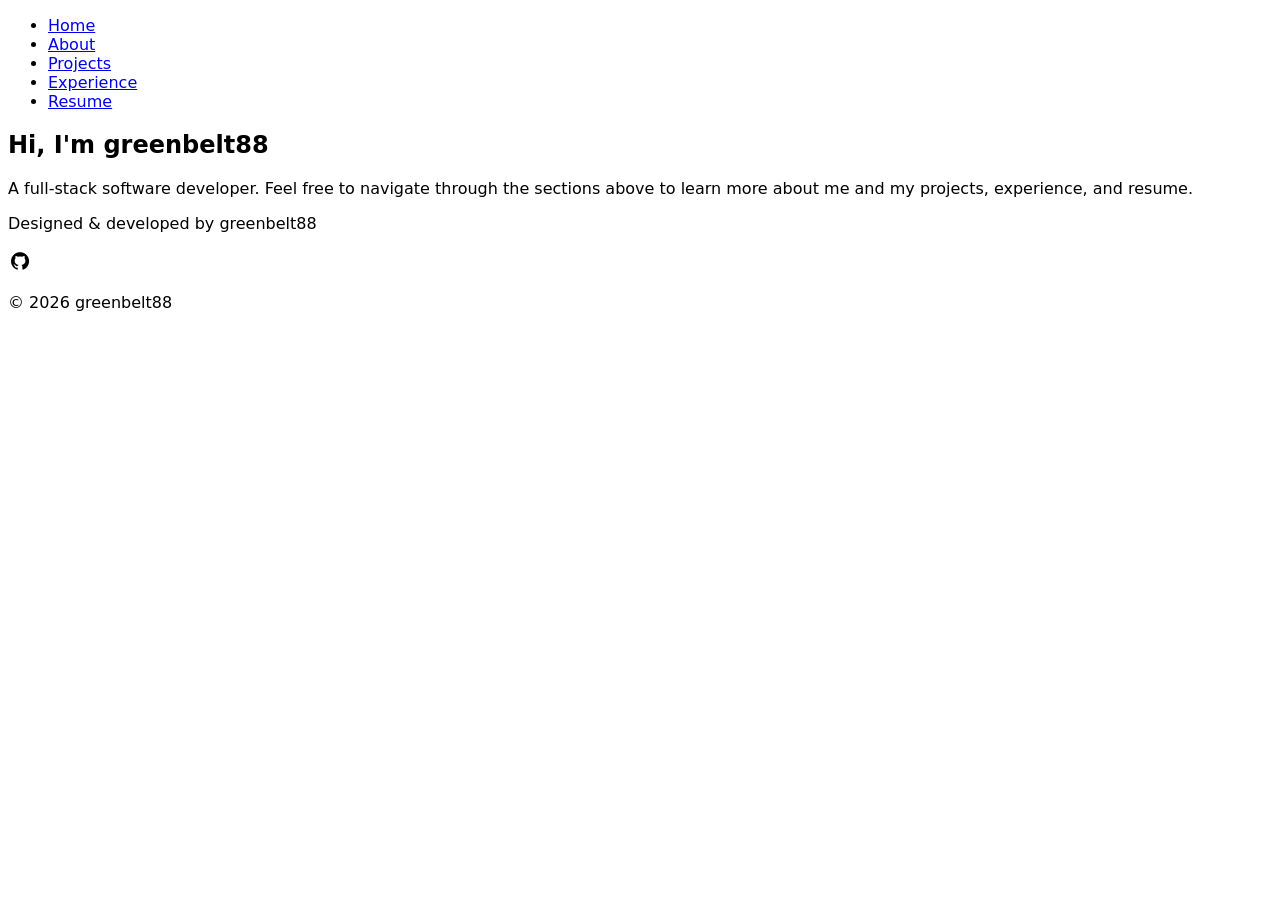
==== index.html @ 7238cc12 "Update footer design, replace GitHub logo, and added css file - Updated footer structure - Renamed G" ====
<!DOCTYPE html>
<html lang="en-US">
<head>
    <meta charset="UTF-8">
    <meta name="viewport" content="width=device-width, initial-scale=1.0">
    <meta name="description" content="greenbelt88 - Full-stack software developer>
    <title>greenbelt88 | Portfolio</title>

    <link rel="icon" href="/public/favicon.ico">
    <link rel="icon" type="image/png" sizes="32x32" href="/public/favicon-32x32.png">
    <link rel="icon" type="image/png" sizes="16x16" href="/public/favicon-16x16.png">
    <link rel="apple-touch-icon" href="/public/apple-touch-icon.png">

    <link rel="stylesheet" href="/styles/global.css">
</head>
<body>
    <header>
        <nav>
            <ul>
                <li><a href="/" aria-current="page">Home</a></li>
                <li><a href="/about/">About</a></li>
                <li><a href="/projects/">Projects</a></li>
                <li><a href="/experience/">Experience</a></li> <!-- Include skills -->
                <li><a href="/resume/">Resume</a></li> <!-- Include qualifications -->                
            </ul>
        </nav>
    </header>

    <main>
        <section class="hero">
            <h1>Hi, I'm greenbelt88</h1>
            <p>A full-stack software developer. Feel free to navigate through the 
                sections above to learn more about me and my projects, experience, and resume.</p>
        </section>
    </main>

    <footer>
        <p>Designed & developed by greenbelt88</p>

        <a href="https://github.com/greenbelt88" target="_blank" rel="noopener noreferrer" aria-label="GitHub">
            <img src="/assets/images/github_logo_black.png" width="24" height="24" alt="GitHub">
        </a>

        <p>&copy; 2026 greenbelt88</p>
    </footer>
</body>
</html>
---- styles/global.css ----
body {
  font-family: system-ui, -apple-system, BlinkMacSystemFont,
               'Segoe UI', Roboto, 'Helvetica Neue',
               Arial, 'Noto Sans', sans-serif;
}
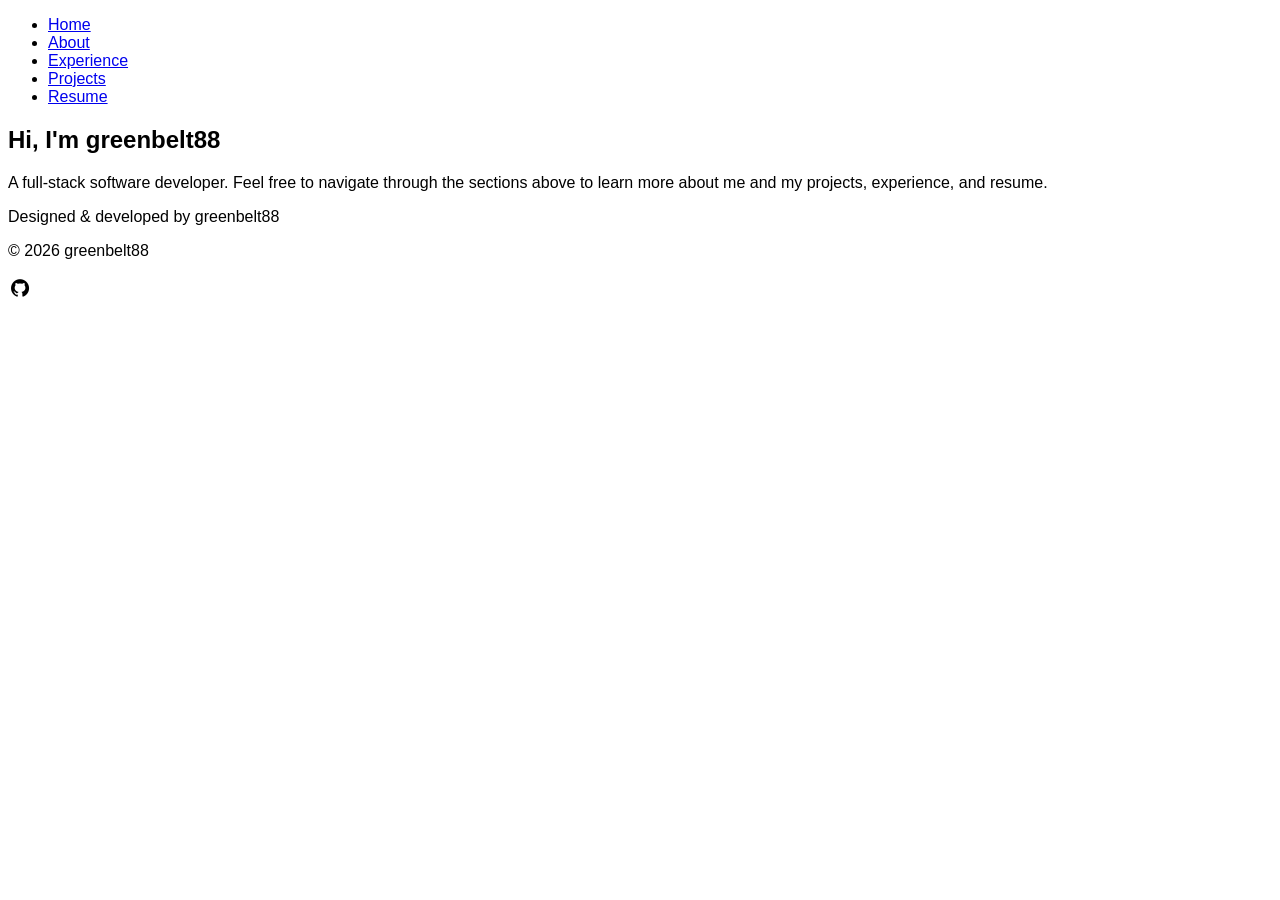
==== commit 5bca34e6: "Determined font-family and filled in outline for most html pages" ====
--- a/index.html
+++ b/index.html
@@ -17,10 +17,10 @@
     <header>
         <nav>
             <ul>
-                <li><a href="/" aria-current="page">Home</a></li>
+                <li><a href="/">Home</a></li>
                 <li><a href="/about/">About</a></li>
+                <li><a href="/experience/">Experience</a></li> <!-- Include skills -->
                 <li><a href="/projects/">Projects</a></li>
-                <li><a href="/experience/">Experience</a></li> <!-- Include skills -->
                 <li><a href="/resume/">Resume</a></li> <!-- Include qualifications -->                
             </ul>
         </nav>
@@ -36,12 +36,13 @@
 
     <footer>
         <p>Designed & developed by greenbelt88</p>
+        
+        <p>&copy; 2026 greenbelt88</p>
 
         <a href="https://github.com/greenbelt88" target="_blank" rel="noopener noreferrer" aria-label="GitHub">
             <img src="/assets/images/github_logo_black.png" width="24" height="24" alt="GitHub">
         </a>
 
-        <p>&copy; 2026 greenbelt88</p>
     </footer>
 </body>
 </html>
--- a/styles/global.css
+++ b/styles/global.css
@@ -1,5 +1,3 @@
 body {
-  font-family: system-ui, -apple-system, BlinkMacSystemFont,
-               'Segoe UI', Roboto, 'Helvetica Neue',
-               Arial, 'Noto Sans', sans-serif;
+  font-family: Arial, sans-serif;
 }
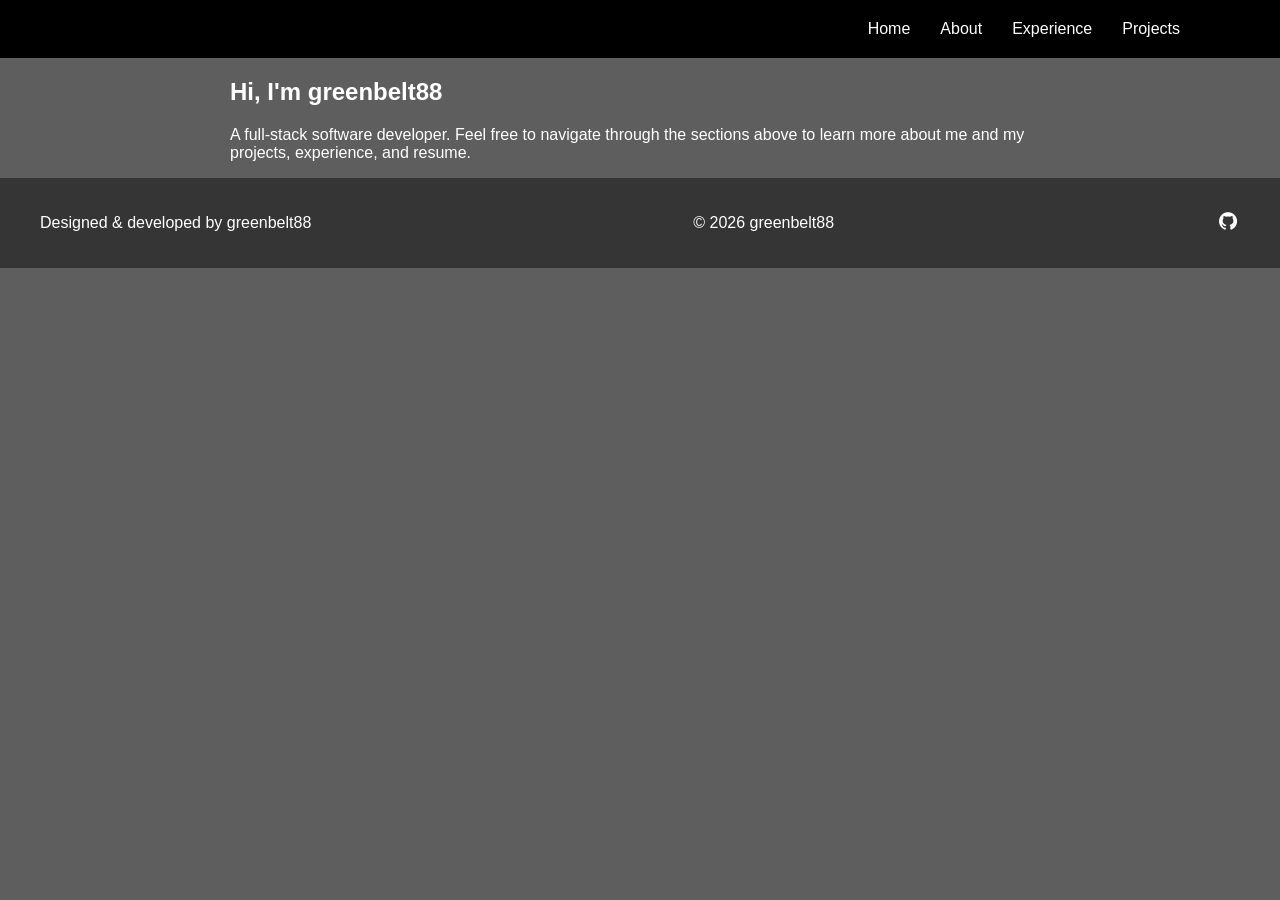
==== commit 57fc5d47: "Coded projects page, added css - Hid resume page since no cv has been created yet - Added html for p" ====
--- a/index.html
+++ b/index.html
@@ -21,7 +21,7 @@
                 <li><a href="/about/">About</a></li>
                 <li><a href="/experience/">Experience</a></li> <!-- Include skills -->
                 <li><a href="/projects/">Projects</a></li>
-                <li><a href="/resume/">Resume</a></li> <!-- Include qualifications -->                
+                <!-- <li><a href="/resume/">Resume</a></li> Include qualifications, NO RESUME TO ADD -->               
             </ul>
         </nav>
     </header>
@@ -40,7 +40,7 @@
         <p>&copy; 2026 greenbelt88</p>
 
         <a href="https://github.com/greenbelt88" target="_blank" rel="noopener noreferrer" aria-label="GitHub">
-            <img src="/assets/images/github_logo_black.png" width="24" height="24" alt="GitHub">
+            <img src="/assets/images/github_logo_white.png" width="24" height="24" alt="GitHub">
         </a>
 
     </footer>
--- a/styles/global.css
+++ b/styles/global.css
@@ -1,3 +1,52 @@
+/* Prevents content-box from being default */
+*, *::before, *::after {
+    box-sizing: border-box;
+}
+
 body {
-  font-family: Arial, sans-serif;
+    font-family: Arial, sans-serif;
+    background-color: #000000a1;
+    color: #ffffff;
+    margin: 0;
+}
+
+main {
+    max-width: 900px;
+    margin: 0 auto;
+    padding: 0 40px;
+}
+
+header {
+    background-color: #000000;
+    padding: 20px 0;
+}
+
+header nav ul {
+    list-style-type: none;
+    margin: 0;
+    padding: 0;
+    display: flex;
+    gap: 30px;
+    justify-content: flex-end;
+    padding-right: 100px;
+}
+
+header nav ul a {
+    color: #ffffff;
+    text-decoration: none;
+}
+
+header nav ul a:hover {
+    color: #158339;
+}
+
+footer {
+    background-color: #00000070;
+    list-style-type: none;
+    margin: 0;
+    padding: 20px 40px;
+    display: flex;
+    gap: 40px;
+    justify-content: space-between;
+    align-items: center;
 }
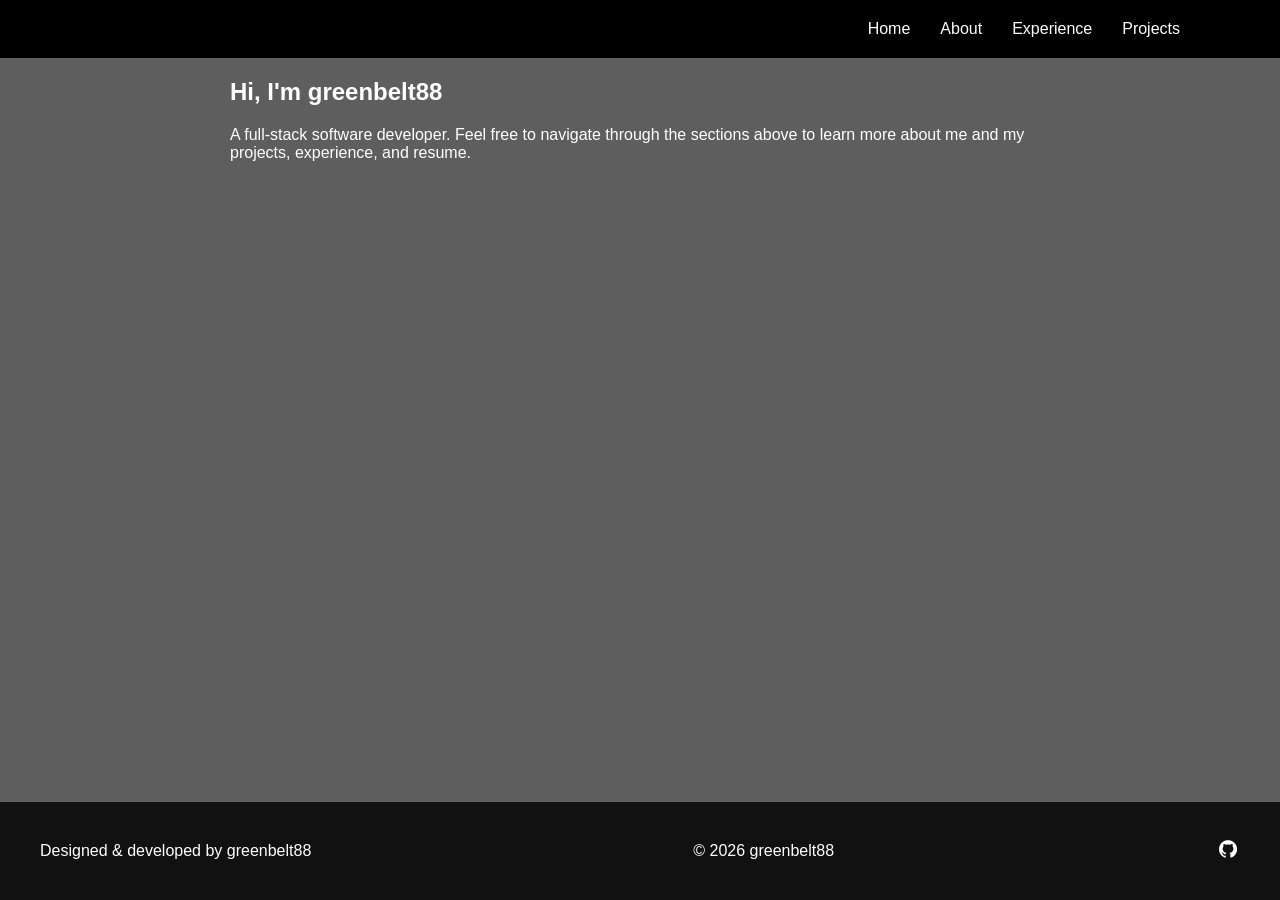
==== commit 128ef5ba: "switched to relative paths" ====
--- a/index.html
+++ b/index.html
@@ -6,22 +6,22 @@
     <meta name="description" content="greenbelt88 - Full-stack software developer>
     <title>greenbelt88 | Portfolio</title>
 
-    <link rel="icon" href="/public/favicon.ico">
-    <link rel="icon" type="image/png" sizes="32x32" href="/public/favicon-32x32.png">
-    <link rel="icon" type="image/png" sizes="16x16" href="/public/favicon-16x16.png">
-    <link rel="apple-touch-icon" href="/public/apple-touch-icon.png">
+    <link rel="icon" href="public/favicon.ico">
+    <link rel="icon" type="image/png" sizes="32x32" href="public/favicon-32x32.png">
+    <link rel="icon" type="image/png" sizes="16x16" href="public/favicon-16x16.png">
+    <link rel="apple-touch-icon" href="public/apple-touch-icon.png">
 
-    <link rel="stylesheet" href="/styles/global.css">
+    <link rel="stylesheet" href="styles/global.css">
 </head>
 <body>
     <header>
         <nav>
             <ul>
-                <li><a href="/">Home</a></li>
-                <li><a href="/about/">About</a></li>
-                <li><a href="/experience/">Experience</a></li> <!-- Include skills -->
-                <li><a href="/projects/">Projects</a></li>
-                <!-- <li><a href="/resume/">Resume</a></li> Include qualifications, NO RESUME TO ADD -->               
+                <li><a href="index.html">Home</a></li>
+                <li><a href="about/index.html">About</a></li>
+                <li><a href="experience/index.html">Experience</a></li> <!-- Include skills -->
+                <li><a href="projects/index.html">Projects</a></li>
+                <!-- <li><a href="resume/index.html">Resume</a></li> Include qualifications, NO RESUME TO ADD -->               
             </ul>
         </nav>
     </header>
@@ -40,7 +40,7 @@
         <p>&copy; 2026 greenbelt88</p>
 
         <a href="https://github.com/greenbelt88" target="_blank" rel="noopener noreferrer" aria-label="GitHub">
-            <img src="/assets/images/github_logo_white.png" width="24" height="24" alt="GitHub">
+            <img src="assets/images/github_logo_white.png" width="24" height="24" alt="GitHub">
         </a>
 
     </footer>
--- a/styles/global.css
+++ b/styles/global.css
@@ -8,9 +8,13 @@
     background-color: #000000a1;
     color: #ffffff;
     margin: 0;
+    min-height: 100vh;
+    display: flex;
+    flex-direction: column;
 }
 
 main {
+    flex: 1;
     max-width: 900px;
     margin: 0 auto;
     padding: 0 40px;
@@ -37,16 +41,16 @@
 }
 
 header nav ul a:hover {
-    color: #158339;
+    color: #348611;
 }
 
 footer {
-    background-color: #00000070;
-    list-style-type: none;
-    margin: 0;
-    padding: 20px 40px;
+    background-color: #111111;
+    border-top: 1px solid var(#222222);
+    padding: 24px 40px;
     display: flex;
-    gap: 40px;
+    align-items: center;
     justify-content: space-between;
-    align-items: center;
+    flex-wrap: wrap;
+    gap: 16px;
 }
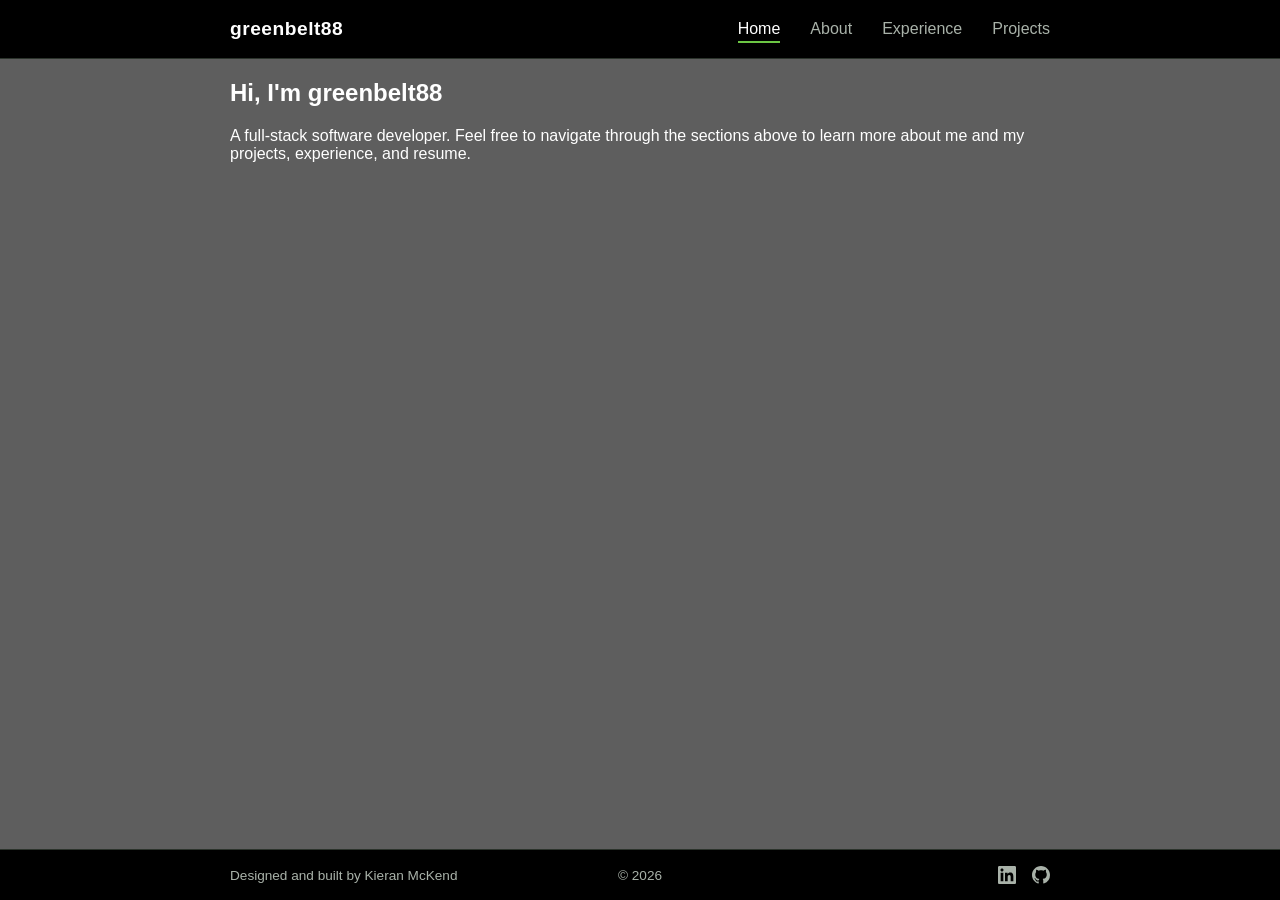
==== commit 7b810851: "Redesigned header and footer" ====
--- a/index.html
+++ b/index.html
@@ -16,12 +16,12 @@
 <body>
     <header>
         <nav>
+            <a href="index.html" class="logo">greenbelt88</a>
             <ul>
-                <li><a href="index.html">Home</a></li>
+                <li><a href="index.html" class="active">Home</a></li>
                 <li><a href="about/index.html">About</a></li>
-                <li><a href="experience/index.html">Experience</a></li> <!-- Include skills -->
+                <li><a href="experience/index.html">Experience</a></li>
                 <li><a href="projects/index.html">Projects</a></li>
-                <!-- <li><a href="resume/index.html">Resume</a></li> Include qualifications, NO RESUME TO ADD -->               
             </ul>
         </nav>
     </header>
@@ -35,14 +35,22 @@
     </main>
 
     <footer>
-        <p>Designed & developed by greenbelt88</p>
-        
-        <p>&copy; 2026 greenbelt88</p>
-
-        <a href="https://github.com/greenbelt88" target="_blank" rel="noopener noreferrer" aria-label="GitHub">
-            <img src="assets/images/github_logo_white.png" width="24" height="24" alt="GitHub">
-        </a>
-
+        <div class="footer-inner">
+            <p>Designed and built by Kieran McKend</p>
+            <p>&copy; 2026</p>
+            <ul class="footer-links">
+                <li>
+                    <a href="https://www.linkedin.com/in/kieran-mckend/" target="_blank" rel="noopener noreferrer" aria-label="LinkedIn profile">
+                        <svg viewBox="0 0 24 24" fill="currentColor" aria-hidden="true"><path d="M20.447 20.452h-3.554v-5.569c0-1.328-.027-3.037-1.852-3.037-1.853 0-2.136 1.445-2.136 2.939v5.667H9.351V9h3.414v1.561h.046c.477-.9 1.637-1.85 3.37-1.85 3.601 0 4.267 2.37 4.267 5.455v6.286zM5.337 7.433c-1.144 0-2.063-.926-2.063-2.065 0-1.138.92-2.063 2.063-2.063 1.14 0 2.064.925 2.064 2.063 0 1.139-.925 2.065-2.064 2.065zm1.782 13.019H3.555V9h3.564v11.452zM22.225 0H1.771C.792 0 0 .774 0 1.729v20.542C0 23.227.792 24 1.771 24h20.451C23.2 24 24 23.227 24 22.271V1.729C24 .774 23.2 0 22.222 0h.003z"/></svg>
+                    </a>
+                </li>
+                <li>
+                    <a href="https://github.com/greenbelt88" target="_blank" rel="noopener noreferrer" aria-label="GitHub profile">
+                        <svg viewBox="0 0 24 24" fill="currentColor" aria-hidden="true"><path d="M12 0C5.37 0 0 5.37 0 12c0 5.31 3.435 9.795 8.205 11.385.6.105.825-.255.825-.57 0-.285-.015-1.23-.015-2.235-3.015.555-3.795-.735-4.035-1.41-.135-.345-.72-1.41-1.23-1.695-.42-.225-1.02-.78-.015-.795.945-.015 1.62.87 1.845 1.23 1.08 1.815 2.805 1.305 3.495.99.105-.78.42-1.305.765-1.605-2.67-.3-5.46-1.335-5.46-5.925 0-1.305.465-2.385 1.23-3.225-.12-.3-.54-1.53.12-3.18 0 0 1.005-.315 3.3 1.23.96-.27 1.98-.405 3-.405s2.04.135 3 .405c2.295-1.56 3.3-1.23 3.3-1.23.66 1.65.24 2.88.12 3.18.765.84 1.23 1.905 1.23 3.225 0 4.605-2.805 5.625-5.475 5.925.435.375.81 1.095.81 2.22 0 1.605-.015 2.895-.015 3.3 0 .315.225.69.825.57A12.02 12.02 0 0 0 24 12c0-6.63-5.37-12-12-12z"/></svg>
+                    </a>
+                </li>
+            </ul>
+        </div>
     </footer>
 </body>
 </html>
--- a/styles/global.css
+++ b/styles/global.css
@@ -20,9 +20,33 @@
     padding: 0 40px;
 }
 
+/* Header and navigation */
 header {
     background-color: #000000;
-    padding: 20px 0;
+    border-bottom: 1px solid #2c342c;
+    padding: 18px 0;
+}
+
+header nav {
+    max-width: 900px;
+    margin: 0 auto;
+    padding: 0 40px;
+    display: flex;
+    justify-content: space-between;
+    align-items: center;
+}
+
+.logo {
+    color: #ffffff;
+    font-size: 1.2rem;
+    font-weight: bold;
+    letter-spacing: 0.5px;
+    text-decoration: none;
+    transition: color 0.2s;
+}
+
+.logo:hover {
+    color: #6cc644;
 }
 
 header nav ul {
@@ -31,26 +55,67 @@
     padding: 0;
     display: flex;
     gap: 30px;
-    justify-content: flex-end;
-    padding-right: 100px;
 }
 
 header nav ul a {
-    color: #ffffff;
+    color: #a9b2a9;
     text-decoration: none;
+    padding-bottom: 4px;
 }
 
 header nav ul a:hover {
-    color: #348611;
+    color: #ffffff;
 }
 
+header nav ul a.active {
+    color: #ffffff;
+    border-bottom: 2px solid #6cc644;
+}
+
+/* Footer */
 footer {
-    background-color: #111111;
-    border-top: 1px solid var(#222222);
-    padding: 24px 40px;
+    background-color: #000000;
+    border-top: 1px solid #2c342c;
+    color: #a9b2a9;
+    font-size: 0.85rem;
+}
+
+footer .footer-inner {
+    max-width: 900px;
+    margin: 0 auto;
+    padding: 16px 40px;
+    /* Three equal-width outer columns keep the middle item centred */
+    display: grid;
+    grid-template-columns: 1fr auto 1fr;
+    align-items: center;
+    gap: 8px 24px;
+}
+
+footer p {
+    margin: 0;
+}
+
+.footer-links {
+    list-style-type: none;
+    justify-self: end;
+    margin: 0;
+    padding: 0;
     display: flex;
     align-items: center;
-    justify-content: space-between;
-    flex-wrap: wrap;
     gap: 16px;
-}+}
+
+.footer-links a {
+    display: block;
+    color: #a9b2a9;
+}
+
+.footer-links svg {
+    display: block;
+    width: 18px;
+    height: 18px;
+}
+
+.footer-links a:hover {
+    color: #6cc644;
+}
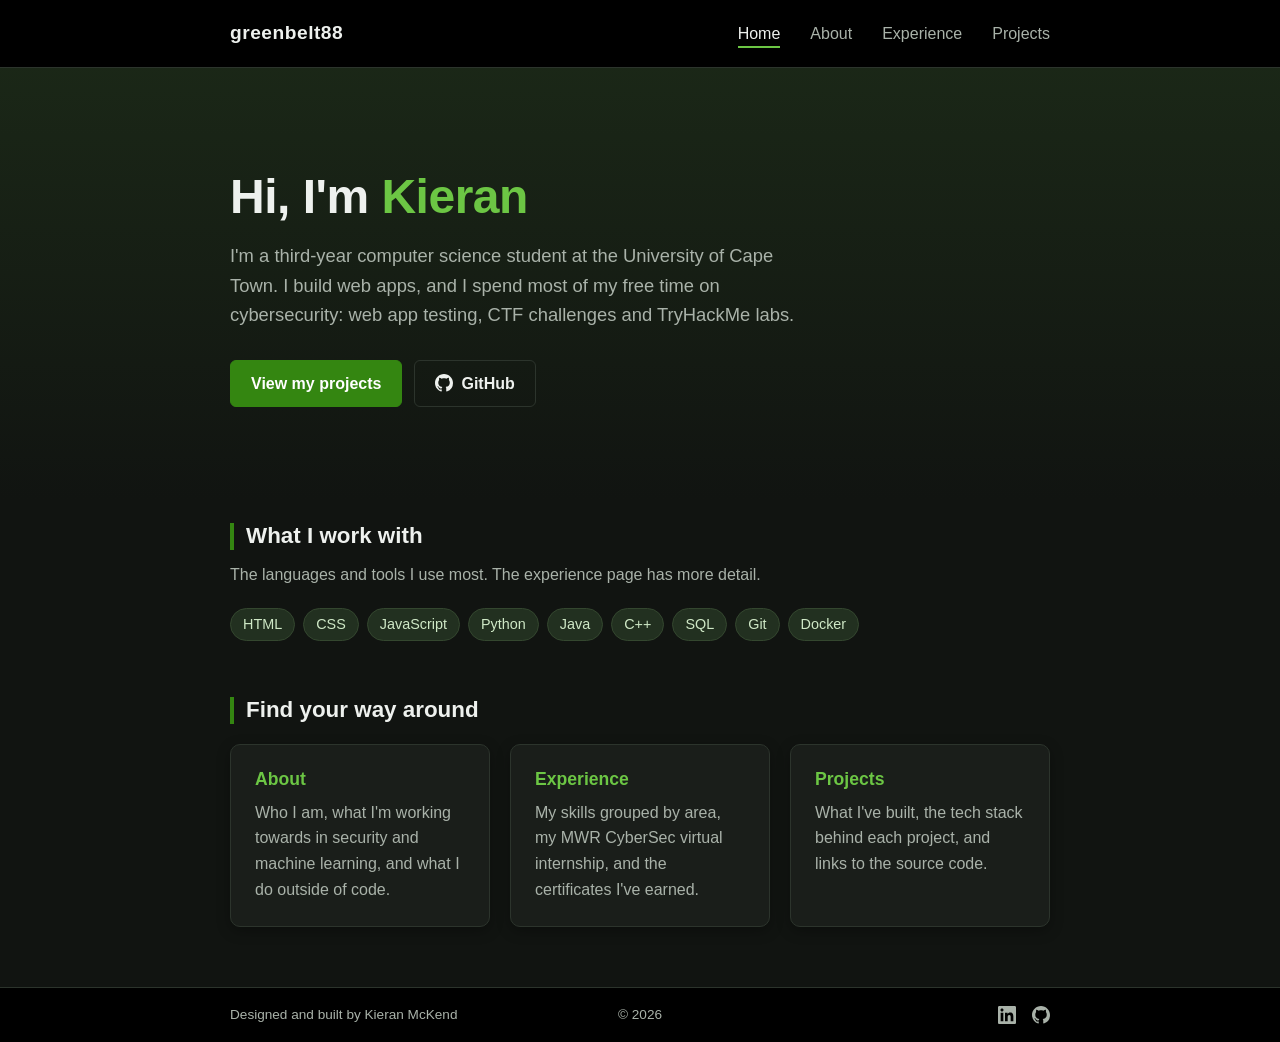
==== commit 49080e17: "updated text on pages" ====
--- a/index.html
+++ b/index.html
@@ -3,7 +3,8 @@
 <head>
     <meta charset="UTF-8">
     <meta name="viewport" content="width=device-width, initial-scale=1.0">
-    <meta name="description" content="greenbelt88 - Full-stack software developer>
+    <meta name="description" content="Portfolio of Kieran McKend (greenbelt88), a third-year computer science student at UCT building web apps and working in cybersecurity and machine learning.">
+    <meta name="theme-color" content="#000000">
     <title>greenbelt88 | Portfolio</title>
 
     <link rel="icon" href="public/favicon.ico">
@@ -28,9 +29,50 @@
 
     <main>
         <section class="hero">
-            <h1>Hi, I'm greenbelt88</h1>
-            <p>A full-stack software developer. Feel free to navigate through the 
-                sections above to learn more about me and my projects, experience, and resume.</p>
+            <h1>Hi, I'm <span>Kieran</span></h1>
+            <p>I'm a third-year computer science student at the University of Cape Town.
+                I build web apps, and I spend most of my free time on cybersecurity: web app testing, CTF challenges and TryHackMe labs.</p>
+            <div class="buttons">
+                <a href="projects/index.html" class="button">View my projects</a>
+                <a href="https://github.com/greenbelt88" target="_blank" rel="noopener noreferrer" class="button button-outline">
+                    <svg viewBox="0 0 24 24" fill="currentColor" aria-hidden="true"><path d="M12 0C5.37 0 0 5.37 0 12c0 5.31 3.435 9.795 8.205 11.385.6.105.825-.255.825-.57 0-.285-.015-1.23-.015-2.235-3.015.555-3.795-.735-4.035-1.41-.135-.345-.72-1.41-1.23-1.695-.42-.225-1.02-.78-.015-.795.945-.015 1.62.87 1.845 1.23 1.08 1.815 2.805 1.305 3.495.99.105-.78.42-1.305.765-1.605-2.67-.3-5.46-1.335-5.46-5.925 0-1.305.465-2.385 1.23-3.225-.12-.3-.54-1.53.12-3.18 0 0 1.005-.315 3.3 1.23.96-.27 1.98-.405 3-.405s2.04.135 3 .405c2.295-1.56 3.3-1.23 3.3-1.23.66 1.65.24 2.88.12 3.18.765.84 1.23 1.905 1.23 3.225 0 4.605-2.805 5.625-5.475 5.925.435.375.81 1.095.81 2.22 0 1.605-.015 2.895-.015 3.3 0 .315.225.69.825.57A12.02 12.02 0 0 0 24 12c0-6.63-5.37-12-12-12z"/></svg>
+                    GitHub
+                </a>
+            </div>
+        </section>
+
+        <section>
+            <h2>What I work with</h2>
+            <p class="section-intro">The languages and tools I use most. The experience page has more detail.</p>
+            <ul class="tags">
+                <li>HTML</li>
+                <li>CSS</li>
+                <li>JavaScript</li>
+                <li>Python</li>
+                <li>Java</li>
+                <li>C++</li>
+                <li>SQL</li>
+                <li>Git</li>
+                <li>Docker</li>
+            </ul>
+        </section>
+
+        <section>
+            <h2>Find your way around</h2>
+            <div class="card-grid">
+                <a href="about/index.html" class="card link-card">
+                    <h3>About</h3>
+                    <p>Who I am, what I'm working towards in security and machine learning, and what I do outside of code.</p>
+                </a>
+                <a href="experience/index.html" class="card link-card">
+                    <h3>Experience</h3>
+                    <p>My skills grouped by area, my MWR CyberSec virtual internship, and the certificates I've earned.</p>
+                </a>
+                <a href="projects/index.html" class="card link-card">
+                    <h3>Projects</h3>
+                    <p>What I've built, the tech stack behind each project, and links to the source code.</p>
+                </a>
+            </div>
         </section>
     </main>
 
--- a/styles/global.css
+++ b/styles/global.css
@@ -1,3 +1,14 @@
+:root {
+    --background: #111411;
+    --surface: #1a1e1a;
+    --border: #2c342c;
+    --text: #eef1ee;
+    --text-muted: #a9b2a9;
+    --green: #348611;
+    --green-dark: #2a6c0e;
+    --green-light: #6cc644;
+}
+
 /* Prevents content-box from being default */
 *, *::before, *::after {
     box-sizing: border-box;
@@ -5,8 +16,12 @@
 
 body {
     font-family: Arial, sans-serif;
-    background-color: #000000a1;
-    color: #ffffff;
+    background-color: var(--background);
+    /* Soft green glow at the top of every page */
+    background-image: linear-gradient(to bottom, #1c2a18, var(--background) 500px);
+    background-repeat: no-repeat;
+    color: var(--text);
+    line-height: 1.6;
     margin: 0;
     min-height: 100vh;
     display: flex;
@@ -15,15 +30,48 @@
 
 main {
     flex: 1;
+    width: 100%;
     max-width: 900px;
     margin: 0 auto;
-    padding: 0 40px;
+    padding: 0 40px 60px;
+}
+
+h1,
+h2,
+h3 {
+    line-height: 1.2;
+}
+
+h1 {
+    letter-spacing: -0.5px;
+}
+
+h2 {
+    font-size: 1.4rem;
+    margin: 56px 0 20px;
+    padding-left: 12px;
+    border-left: 4px solid var(--green);
+}
+
+/* Keep paragraphs to a comfortable reading width */
+p {
+    max-width: 65ch;
+}
+
+/* Short muted line that sits under a section heading */
+.section-intro {
+    color: var(--text-muted);
+    margin: -8px 0 20px;
+}
+
+a {
+    color: var(--green-light);
 }
 
 /* Header and navigation */
 header {
     background-color: #000000;
-    border-bottom: 1px solid #2c342c;
+    border-bottom: 1px solid var(--border);
     padding: 18px 0;
 }
 
@@ -37,7 +85,7 @@
 }
 
 .logo {
-    color: #ffffff;
+    color: var(--text);
     font-size: 1.2rem;
     font-weight: bold;
     letter-spacing: 0.5px;
@@ -46,7 +94,7 @@
 }
 
 .logo:hover {
-    color: #6cc644;
+    color: var(--green-light);
 }
 
 header nav ul {
@@ -58,25 +106,223 @@
 }
 
 header nav ul a {
-    color: #a9b2a9;
+    color: var(--text-muted);
     text-decoration: none;
     padding-bottom: 4px;
 }
 
 header nav ul a:hover {
+    color: var(--text);
+}
+
+header nav ul a.active {
+    color: var(--text);
+    border-bottom: 2px solid var(--green-light);
+}
+
+/* Page titles */
+.page-intro {
+    padding: 60px 0 10px;
+    margin-bottom: 30px;
+}
+
+.page-intro h1 {
+    font-size: 2.4rem;
+    margin: 0 0 10px;
+}
+
+.page-intro p {
+    color: var(--text-muted);
+    font-size: 1.1rem;
+    max-width: 600px;
+    margin: 0;
+}
+
+/* Home page */
+.hero {
+    padding: 100px 0 60px;
+}
+
+.hero h1 {
+    font-size: 3rem;
+    margin: 0 0 16px;
+}
+
+.hero h1 span {
+    color: var(--green-light);
+}
+
+.hero p {
+    color: var(--text-muted);
+    font-size: 1.15rem;
+    max-width: 580px;
+    margin: 0 0 30px;
+}
+
+/* Buttons */
+.buttons {
+    display: flex;
+    flex-wrap: wrap;
+    gap: 12px;
+}
+
+.button {
+    display: inline-flex;
+    align-items: center;
+    gap: 8px;
+    padding: 10px 20px;
+    border: 1px solid var(--green);
+    border-radius: 6px;
+    background-color: var(--green);
     color: #ffffff;
-}
-
-header nav ul a.active {
-    color: #ffffff;
-    border-bottom: 2px solid #6cc644;
+    font-weight: bold;
+    text-decoration: none;
+    transition: background-color 0.2s, border-color 0.2s, color 0.2s;
+}
+
+.button:hover {
+    background-color: var(--green-dark);
+    border-color: var(--green-dark);
+}
+
+.button-outline {
+    background-color: transparent;
+    border-color: var(--border);
+    color: var(--text);
+}
+
+.button-outline:hover {
+    background-color: transparent;
+    border-color: var(--green-light);
+    color: var(--green-light);
+}
+
+.button svg {
+    width: 18px;
+    height: 18px;
+}
+
+/* Cards */
+.card-grid {
+    display: flex;
+    flex-wrap: wrap;
+    gap: 20px;
+}
+
+.card {
+    flex: 1 1 240px;
+    background-color: var(--surface);
+    border: 1px solid var(--border);
+    border-radius: 10px;
+    padding: 24px;
+    box-shadow: 0 4px 14px rgba(0, 0, 0, 0.3);
+}
+
+.card h3 {
+    font-size: 1.1rem;
+    margin: 0 0 10px;
+}
+
+.card p {
+    color: var(--text-muted);
+    margin: 0;
+}
+
+/* Space between a card's description and its tags */
+.card p + .tags {
+    margin-top: 14px;
+}
+
+.card ul {
+    margin: 0;
+    padding-left: 20px;
+}
+
+.card li::marker {
+    color: var(--green-light);
+}
+
+/* Cards on the home page that link to other pages */
+.link-card {
+    color: var(--text);
+    text-decoration: none;
+    transition: border-color 0.2s;
+}
+
+.link-card:hover {
+    border-color: var(--green-light);
+}
+
+.link-card h3 {
+    color: var(--green-light);
+}
+
+/* Small rounded labels for skills, interests and tech used */
+.tags {
+    list-style-type: none;
+    margin: 0;
+    padding: 0;
+    display: flex;
+    flex-wrap: wrap;
+    gap: 8px;
+}
+
+.card .tags {
+    padding: 0;
+}
+
+.tags li {
+    background-color: #223020;
+    border: 1px solid #34472f;
+    border-radius: 20px;
+    color: #cfe8c6;
+    font-size: 0.9rem;
+    padding: 4px 12px;
+}
+
+/* Training and certificates */
+.cert-stack {
+    display: flex;
+    flex-direction: column;
+    gap: 20px;
+}
+
+.cert-card h3 {
+    margin-bottom: 4px;
+}
+
+.card .cert-meta {
+    color: var(--green-light);
+    font-size: 0.9rem;
+    margin-bottom: 14px;
+}
+
+.cert-card p + p {
+    margin-top: 12px;
+}
+
+/* Credential ID on the left, link on the right */
+.cert-footer {
+    display: flex;
+    flex-wrap: wrap;
+    justify-content: space-between;
+    gap: 8px 20px;
+    margin-top: 18px;
+    padding-top: 14px;
+    border-top: 1px solid var(--border);
+    color: var(--text-muted);
+    font-size: 0.9rem;
+}
+
+.cert-footer a {
+    font-weight: bold;
 }
 
 /* Footer */
 footer {
     background-color: #000000;
-    border-top: 1px solid #2c342c;
-    color: #a9b2a9;
+    border-top: 1px solid var(--border);
+    color: var(--text-muted);
     font-size: 0.85rem;
 }
 
@@ -107,7 +353,7 @@
 
 .footer-links a {
     display: block;
-    color: #a9b2a9;
+    color: var(--text-muted);
 }
 
 .footer-links svg {
@@ -117,5 +363,5 @@
 }
 
 .footer-links a:hover {
-    color: #6cc644;
-}
+    color: var(--green-light);
+}
